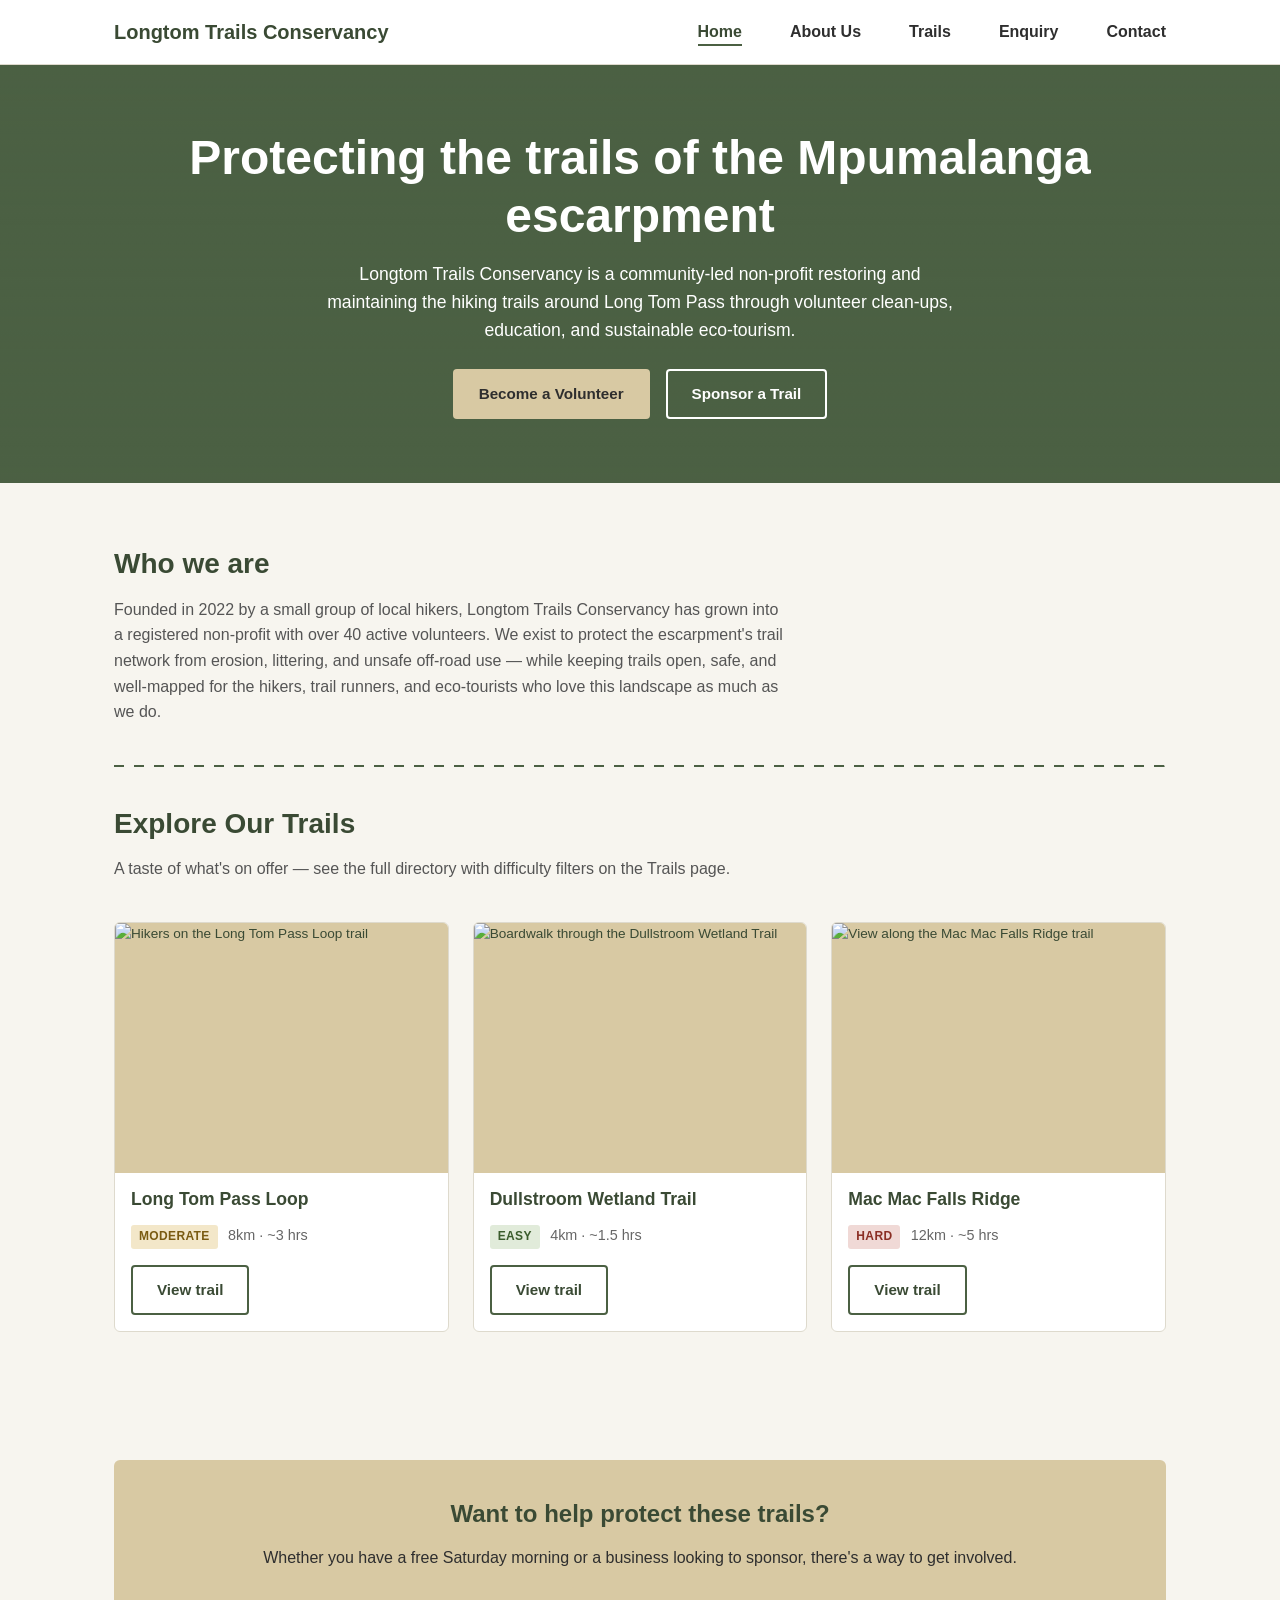
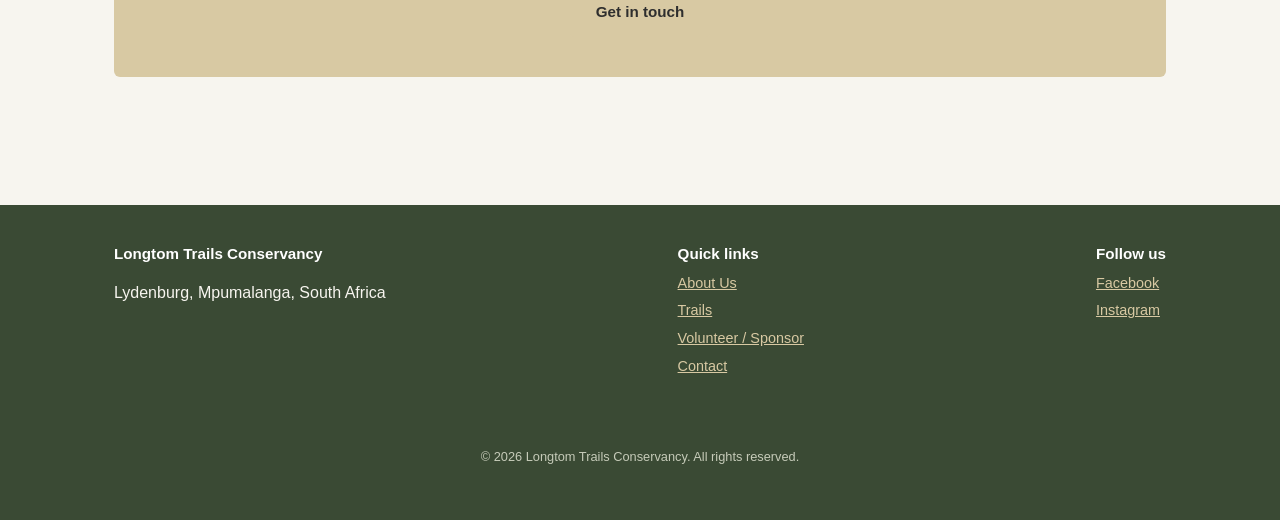
==== index.html @ c5e9e4dc "Add files via upload" ====
<!DOCTYPE html>
<html lang="en">
<head>
  <meta charset="UTF-8">
  <meta name="viewport" content="width=device-width, initial-scale=1.0">
  <title>Longtom Trails Conservancy | Protecting the Mpumalanga Escarpment</title>
  <meta name="description" content="Longtom Trails Conservancy protects and restores hiking trails on the Mpumalanga escarpment through community-led conservation and eco-tourism.">
  <link rel="stylesheet" href="styles.css">
</head>
<body>

  <header class="site-header">
    <div class="container">
      <a href="index.html" class="logo">Longtom Trails Conservancy</a>
      <button class="nav-toggle" aria-expanded="false" aria-controls="main-nav" aria-label="Toggle navigation menu">
        &#9776; Menu
      </button>
      <nav class="main-nav" id="main-nav">
        <ul>
          <li><a href="index.html" aria-current="page">Home</a></li>
          <li><a href="about.html">About Us</a></li>
          <li><a href="trails.html">Trails</a></li>
          <li><a href="enquiry.html">Enquiry</a></li>
          <li><a href="contact.html">Contact</a></li>
        </ul>
      </nav>
    </div>
  </header>
  <main>

    <section class="hero">
      <div class="container">
        <h1>Protecting the trails of the Mpumalanga escarpment</h1>
        <p>Longtom Trails Conservancy is a community-led non-profit restoring and maintaining
          the hiking trails around Long Tom Pass through volunteer clean-ups, education, and
          sustainable eco-tourism.</p>
        <div class="hero-ctas">
          <a href="enquiry.html" class="btn btn-primary">Become a Volunteer</a>
          <a href="enquiry.html" class="btn btn-outline">Sponsor a Trail</a>
        </div>
      </div>
    </section>

    <section class="section">
      <div class="container">
        <h2 class="section-title">Who we are</h2>
        <p class="section-intro">
          Founded in 2022 by a small group of local hikers, Longtom Trails Conservancy has grown
          into a registered non-profit with over 40 active volunteers. We exist to protect the
          escarpment's trail network from erosion, littering, and unsafe off-road use — while
          keeping trails open, safe, and well-mapped for the hikers, trail runners, and eco-tourists
          who love this landscape as much as we do.
        </p>

        <hr class="trail-divider" aria-hidden="true">

        <h2 class="section-title">Explore Our Trails</h2>
        <p class="section-intro">A taste of what's on offer — see the full directory with difficulty filters on the Trails page.</p>

        <div class="card-grid">
          <div class="card">
            <div class="card-image">
              <img src="images/trail-thumbnails/long-tom-pass-loop.jpg" alt="Hikers on the Long Tom Pass Loop trail" style="width:100%; height:100%; object-fit:cover;">
            </div>
            <div class="card-body">
              <h3>Long Tom Pass Loop</h3>
              <p class="trail-meta"><span class="difficulty difficulty-moderate">Moderate</span> 8km · ~3 hrs</p>
              <a href="trails.html" class="btn btn-outline-dark">View trail</a>
            </div>
          </div>

          <div class="card">
            <div class="card-image">
              <img src="images/trail-thumbnails/dullstroom-wetland.jpg" alt="Boardwalk through the Dullstroom Wetland Trail" style="width:100%; height:100%; object-fit:cover;">
            </div>
            <div class="card-body">
              <h3>Dullstroom Wetland Trail</h3>
              <p class="trail-meta"><span class="difficulty difficulty-easy">Easy</span> 4km · ~1.5 hrs</p>
              <a href="trails.html" class="btn btn-outline-dark">View trail</a>
            </div>
          </div>

          <div class="card">
            <div class="card-image">
              <img src="images/trail-thumbnails/mac-false-ridge.jpg" alt="View along the Mac Mac Falls Ridge trail" style="width:100%; height:100%; object-fit:cover;">
            </div>
            <div class="card-body">
              <h3>Mac Mac Falls Ridge</h3>
              <p class="trail-meta"><span class="difficulty difficulty-hard">Hard</span> 12km · ~5 hrs</p>
              <a href="trails.html" class="btn btn-outline-dark">View trail</a>
            </div>
          </div>
        </div>
      </div>
    </section>

    <section class="section">
      <div class="container">
        <div class="cta-banner">
          <h2>Want to help protect these trails?</h2>
          <p>Whether you have a free Saturday morning or a business looking to sponsor,
            there's a way to get involved.</p>
          <a href="enquiry.html" class="btn btn-primary">Get in touch</a>
        </div>
      </div>
    </section>

  </main>

  <footer class="site-footer">
    <div class="container">
      <div>
        <h4>Longtom Trails Conservancy</h4>
        <p>Lydenburg, Mpumalanga, South Africa</p>
      </div>
      <div>
        <h4>Quick links</h4>
        <ul>
          <li><a href="about.html">About Us</a></li>
          <li><a href="trails.html">Trails</a></li>
          <li><a href="enquiry.html">Volunteer / Sponsor</a></li>
          <li><a href="contact.html">Contact</a></li>
        </ul>
      </div>
      <div>
        <h4>Follow us</h4>
        <ul>
          <li><a href="https://www.facebook.com/longtomtrails" target="_blank" rel="noopener noreferrer">Facebook</a></li>
          <li><a href="https://www.instagram.com/longtomtrails" target="_blank" rel="noopener noreferrer">Instagram</a></li>
        </ul>
      </div>
      <p class="footer-bottom">&copy; 2026 Longtom Trails Conservancy. All rights reserved.</p>
    </div>
  </footer>

  <script src="js/script.js"></script>
</body>
</html>
---- styles.css ----
/* ==========================================================================
   Longtom Trails Conservancy — Stylesheet
   Colour palette and typography match the approved Website Project Proposal
   ========================================================================== */

:root {
  /* Colour palette (from Proposal 1, Section 5) */
  --moss-green: #4B6043;
  --moss-green-dark: #3A4A34;
  --charcoal: #2E2E2E;
  --warm-sand: #D8C9A3;
  --off-white: #F7F5EF;
  --white: #FFFFFF;
  --border-soft: #DEDACD;

  /* Typography */
  --font-heading: 'Montserrat', 'Segoe UI', sans-serif;
  --font-body: 'Source Sans 3', 'Segoe UI', sans-serif;

  /* Spacing scale */
  --space-1: 0.5rem;
  --space-2: 1rem;
  --space-3: 1.5rem;
  --space-4: 2.5rem;
  --space-5: 4rem;
}

/* Respect users who prefer reduced motion */
@media (prefers-reduced-motion: reduce) {
  * {
    animation-duration: 0.01ms !important;
    animation-iteration-count: 1 !important;
    transition-duration: 0.01ms !important;
  }
}

* {
  box-sizing: border-box;
}

body {
  margin: 0;
  font-family: var(--font-body);
  color: var(--charcoal);
  background-color: var(--off-white);
  line-height: 1.6;
}

h1, h2, h3, h4 {
  font-family: var(--font-heading);
  font-weight: 700;
  line-height: 1.2;
  color: var(--moss-green-dark);
  margin-top: 0;
}

a {
  color: var(--moss-green-dark);
}

img {
  max-width: 100%;
  display: block;
}

.container {
  max-width: 1100px;
  margin: 0 auto;
  padding: 0 var(--space-3);
}

/* Visible keyboard focus for accessibility */
a:focus-visible,
button:focus-visible,
input:focus-visible,
textarea:focus-visible,
select:focus-visible {
  outline: 3px solid var(--moss-green);
  outline-offset: 2px;
}

/* ==========================================================================
   Header and navigation
   ========================================================================== */

.site-header {
  background-color: var(--white);
  border-bottom: 1px solid var(--border-soft);
  position: sticky;
  top: 0;
  z-index: 10;
}

.site-header .container {
  display: flex;
  align-items: center;
  justify-content: space-between;
  padding-top: var(--space-2);
  padding-bottom: var(--space-2);
}

.logo {
  display: flex;
  align-items: center;
  gap: 0.5rem;
  font-family: var(--font-heading);
  font-weight: 700;
  font-size: 1.25rem;
  color: var(--moss-green-dark);
  text-decoration: none;
}

.nav-toggle {
  display: none;
  background: none;
  border: 2px solid var(--moss-green);
  border-radius: 4px;
  padding: 0.4rem 0.7rem;
  font-size: 1rem;
  cursor: pointer;
}

.main-nav ul {
  display: flex;
  gap: var(--space-3);
  list-style: none;
  margin: 0;
  padding: 0;
}

.main-nav li:not(:last-child) {
  margin-right: var(--space-3); /* fallback for browsers without flexbox gap support */
}

.main-nav a {
  text-decoration: none;
  font-weight: 600;
  color: var(--charcoal);
  padding: 0.25rem 0;
  border-bottom: 2px solid transparent;
}

.main-nav a:hover,
.main-nav a[aria-current="page"] {
  border-bottom-color: var(--moss-green);
  color: var(--moss-green-dark);
}

/* Mobile navigation */
@media (max-width: 720px) {
  .nav-toggle {
    display: inline-block;
  }

  .main-nav {
    display: none;
    width: 100%;
  }

  .main-nav.is-open {
    display: block;
  }

  .main-nav ul {
    flex-direction: column;
    gap: 0;
    padding-bottom: var(--space-2);
  }

  .main-nav li {
    border-top: 1px solid var(--border-soft);
  }

  .main-nav a {
    display: block;
    padding: var(--space-2) 0;
  }

  .site-header .container {
    flex-wrap: wrap;
  }
}

/* ==========================================================================
   Trail-path divider 
   ========================================================================== */

.trail-divider {
  border: none;
  height: 2px;
  margin: var(--space-4) 0;
  background-image: repeating-linear-gradient(
    to right,
    var(--moss-green) 0,
    var(--moss-green) 10px,
    transparent 10px,
    transparent 20px
  );
  position: relative;
}

.trail-divider::after {
  content: "●";
  position: absolute;
  right: 0;
  top: -10px;
  color: var(--moss-green);
  font-size: 0.9rem;
}

/* ==========================================================================
   Hero 
   ========================================================================== */

.hero {
  background: linear-gradient(180deg, rgba(75, 96, 67, 0.85), rgba(75, 96, 67, 0.6)),
              var(--moss-green);
  background-size: cover;
  background-position: center;
  color: var(--white);
  padding: var(--space-5) 0;
  text-align: center;
}

.hero h1 {
  color: var(--white);
  font-size: clamp(2rem, 5vw, 3rem);
  margin-bottom: var(--space-2);
}

.hero p {
  max-width: 40rem;
  margin: 0 auto var(--space-3);
  font-size: 1.1rem;
}

.hero-ctas {
  display: flex;
  gap: var(--space-2);
  justify-content: center;
  flex-wrap: wrap;
}

/* ==========================================================================
   Buttons
   ========================================================================== */

.btn {
  display: inline-block;
  font-family: var(--font-heading);
  font-weight: 600;
  text-decoration: none;
  padding: 0.7rem 1.5rem;
  border-radius: 4px;
  border: 2px solid transparent;
  cursor: pointer;
  font-size: 0.95rem;
}

.btn-primary {
  background-color: var(--warm-sand);
  color: var(--charcoal);
}

.btn-primary:hover {
  background-color: #C9B78C;
}

.btn-outline {
  background-color: transparent;
  color: var(--white);
  border-color: var(--white);
}

.btn-outline:hover {
  background-color: rgba(255, 255, 255, 0.15);
}

.btn-outline-dark {
  background-color: transparent;
  color: var(--moss-green-dark);
  border-color: var(--moss-green);
}

.btn-outline-dark:hover {
  background-color: rgba(75, 96, 67, 0.08);
}

/* ==========================================================================
   Section spacing
   ========================================================================== */

.section {
  padding: var(--space-5) 0;
}

.section-title {
  font-size: 1.75rem;
  margin-bottom: var(--space-1);
}

.section-intro {
  max-width: 42rem;
  color: #555;
  margin-bottom: var(--space-4);
}

/* ==========================================================================
   Card grid 
   ========================================================================== */

.card-grid {
  display: grid;
  grid-template-columns: repeat(auto-fit, minmax(260px, 1fr));
  gap: var(--space-3);
}

.card {
  background-color: var(--white);
  border: 1px solid var(--border-soft);
  border-radius: 6px;
  overflow: hidden;
}

.card-image {
  aspect-ratio: 4 / 3;
  background-color: var(--warm-sand);
  display: flex;
  align-items: center;
  justify-content: center;
  color: var(--moss-green-dark);
  font-size: 0.85rem;
}

.card-body {
  padding: var(--space-2);
}

.card-body h3 {
  margin-bottom: 0.25rem;
  font-size: 1.1rem;
}

.trail-meta {
  color: #666;
  font-size: 0.9rem;
  margin-bottom: var(--space-2);
}

.difficulty {
  display: inline-block;
  font-size: 0.75rem;
  font-weight: 700;
  text-transform: uppercase;
  letter-spacing: 0.03em;
  padding: 0.15rem 0.5rem;
  border-radius: 3px;
  margin-right: 0.4rem;
}

.difficulty-easy {
  background-color: #E1EBDA;
  color: #3A5C2C;
}

.difficulty-moderate {
  background-color: #F3E7C9;
  color: #7A5B12;
}

.difficulty-hard {
  background-color: #F0D9D6;
  color: #8A2E24;
}

/* ==========================================================================
   Filter controls (Trails page)
   ========================================================================== */

.filter-bar {
  display: flex;
  flex-wrap: wrap;
  align-items: center;
  gap: var(--space-1);
  margin-bottom: var(--space-4);
}

.filter-bar span {
  font-weight: 600;
  margin-right: 0.25rem;
}

.filter-btn {
  background-color: var(--white);
  border: 1px solid var(--moss-green);
  color: var(--moss-green-dark);
  border-radius: 20px;
  padding: 0.35rem 1rem;
  font-family: var(--font-body);
  font-size: 0.9rem;
  cursor: pointer;
}

.filter-btn.is-active,
.filter-btn:hover {
  background-color: var(--moss-green);
  color: var(--white);
}

/* ==========================================================================
   Forms (Enquiry and Contact pages)
   ========================================================================== */

.form-grid {
  display: grid;
  grid-template-columns: repeat(auto-fit, minmax(320px, 1fr));
  gap: var(--space-4);
}

fieldset {
  border: 1px solid var(--border-soft);
  border-radius: 6px;
  padding: var(--space-3);
  background-color: var(--white);
}

legend {
  font-family: var(--font-heading);
  font-weight: 700;
  color: var(--moss-green-dark);
  padding: 0 0.5rem;
}

label {
  display: block;
  font-weight: 600;
  margin-bottom: 0.3rem;
  margin-top: var(--space-2);
}

label:first-of-type {
  margin-top: 0;
}

input[type="text"],
input[type="email"],
input[type="tel"],
select,
textarea {
  width: 100%;
  padding: 0.6rem;
  border: 1px solid var(--border-soft);
  border-radius: 4px;
  font-family: var(--font-body);
  font-size: 1rem;
  background-color: var(--off-white);
}

textarea {
  resize: vertical;
  min-height: 100px;
}

.form-note {
  font-size: 0.85rem;
  color: #666;
  margin-top: 0.3rem;
}

.form-error {
  color: #8A2E24;
  font-size: 0.85rem;
  margin-top: 0.3rem;
  display: none;
}

.field-invalid .form-error {
  display: block;
}

.field-invalid input,
.field-invalid textarea,
.field-invalid select {
  border-color: #8A2E24;
}

/* ==========================================================================
   Maps (Contact page)
   ========================================================================== */

.map-grid {
  display: grid;
  grid-template-columns: repeat(auto-fit, minmax(300px, 1fr));
  gap: var(--space-3);
  margin-bottom: var(--space-4);
}

.map-card iframe {
  width: 100%;
  height: 260px;
  border: 0;
  border-radius: 6px;
}

.map-card h3 {
  font-size: 1rem;
  margin-bottom: 0.4rem;
}

/* ==========================================================================
   CTA banner
   ========================================================================== */

.cta-banner {
  background-color: var(--warm-sand);
  text-align: center;
  padding: var(--space-4) var(--space-3);
  border-radius: 6px;
}

.cta-banner h2 {
  margin-bottom: var(--space-2);
}

/* ==========================================================================
   Footer
   ========================================================================== */

.site-footer {
  background-color: var(--moss-green-dark);
  color: var(--off-white);
  padding: var(--space-4) 0;
  margin-top: var(--space-5);
}

.site-footer .container {
  display: flex;
  flex-wrap: wrap;
  justify-content: space-between;
  gap: var(--space-3);
}

.site-footer h4 {
  color: var(--white);
  font-size: 0.95rem;
  margin-bottom: var(--space-1);
}

.site-footer a {
  color: var(--warm-sand);
}

.site-footer ul {
  list-style: none;
  padding: 0;
  margin: 0;
}

.site-footer li {
  margin-bottom: 0.3rem;
  font-size: 0.9rem;
}

.footer-bottom {
  text-align: center;
  font-size: 0.8rem;
  color: #C6CBB9;
  margin-top: var(--space-4);
  width: 100%;
}
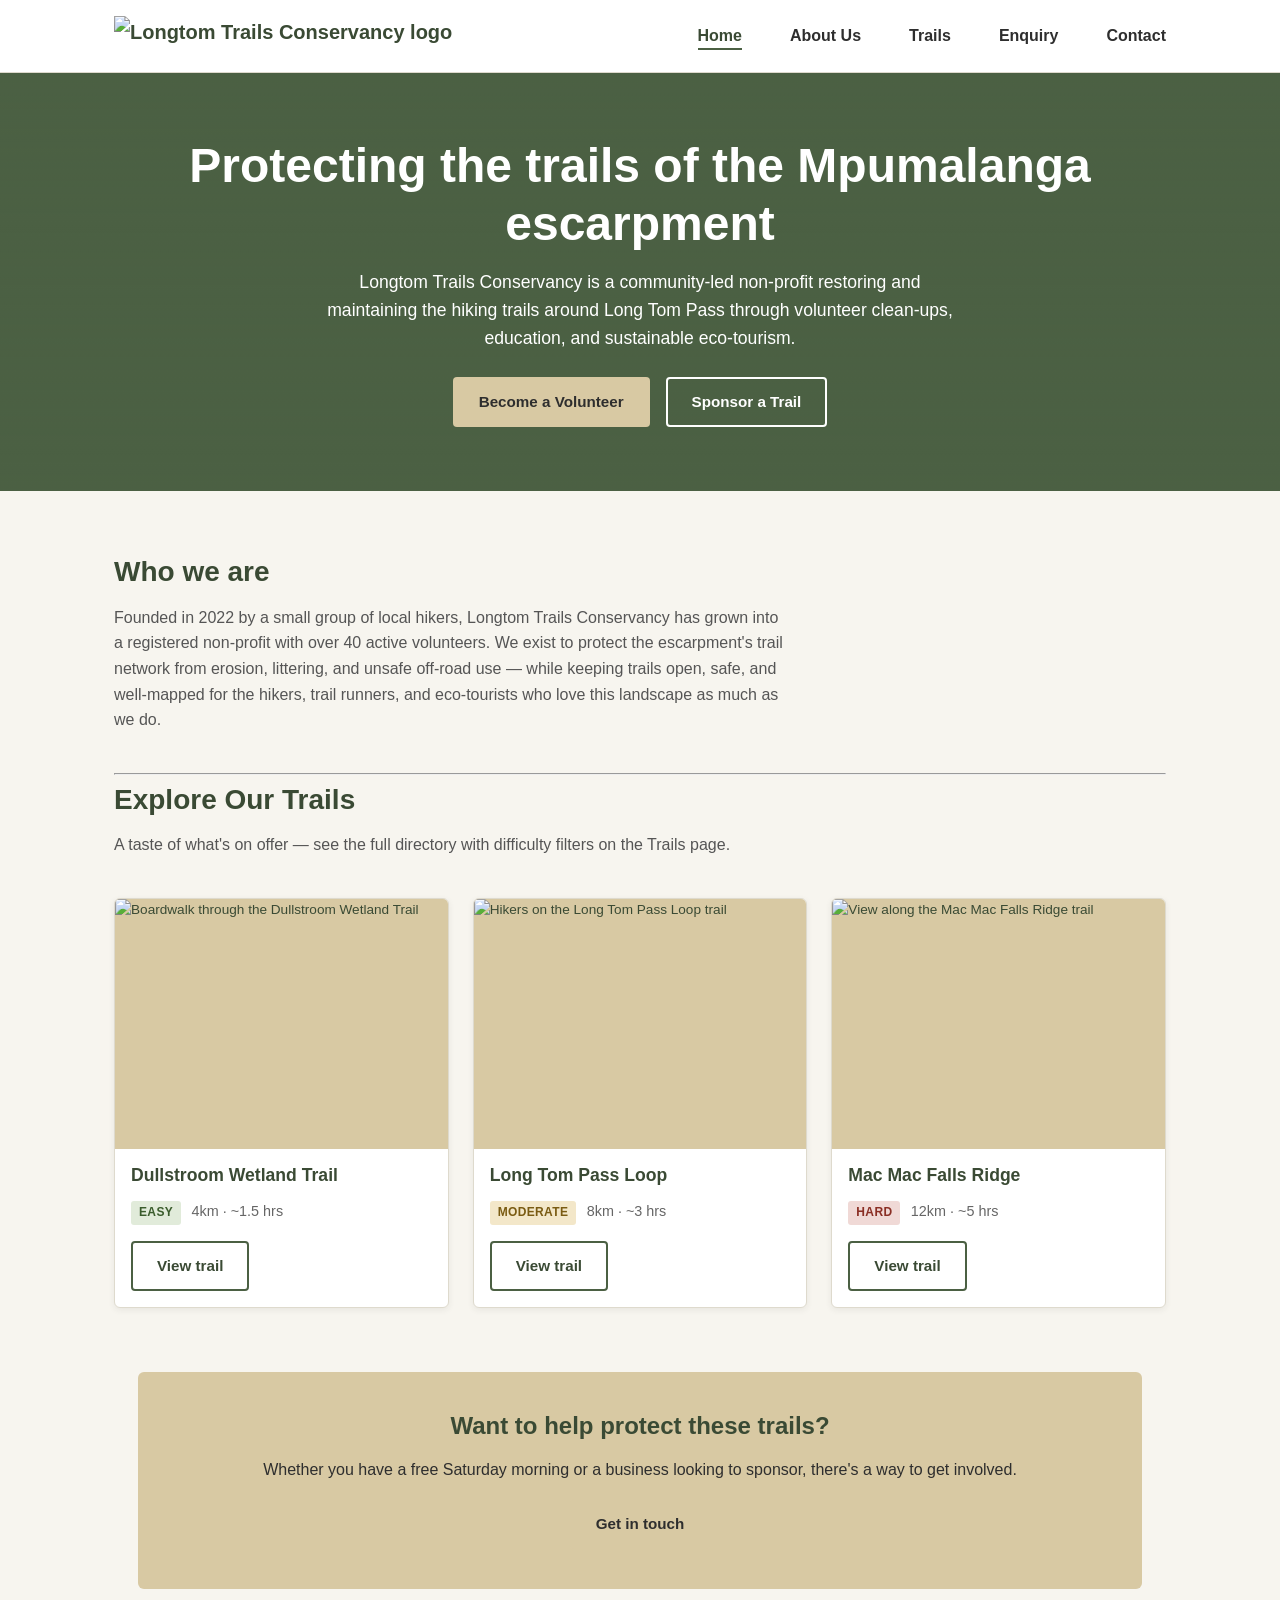
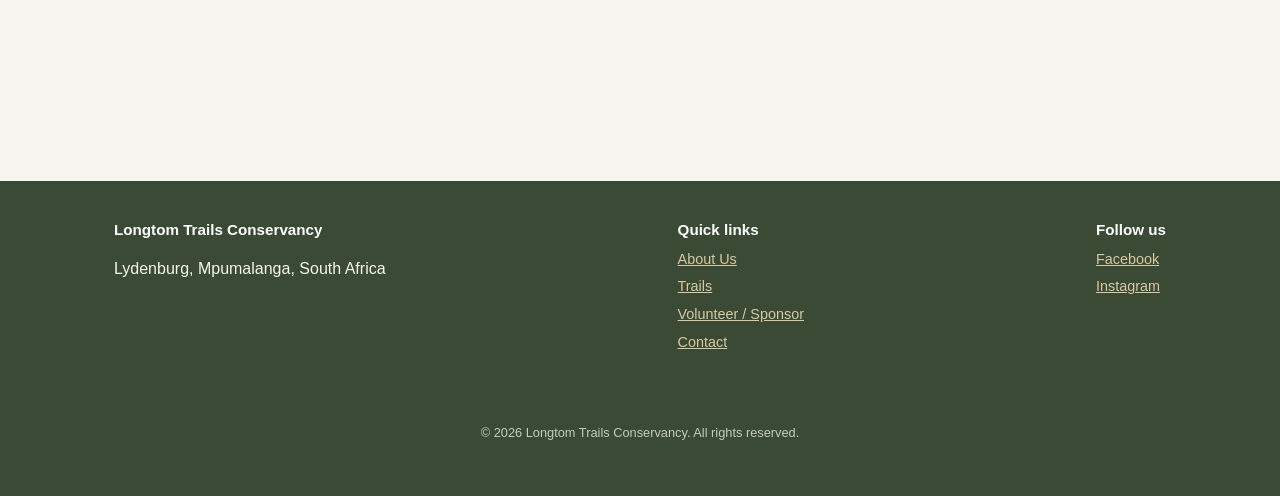
==== commit ca58f0d1: "Add files via upload Fixed Enquiry and Contact page styling, reorder trail cards, add logo." ====
--- a/index.html
+++ b/index.html
@@ -11,7 +11,9 @@
 
   <header class="site-header">
     <div class="container">
-      <a href="index.html" class="logo">Longtom Trails Conservancy</a>
+<a href="index.html" class="logo">
+  <img src="images/logo.png" alt="Longtom Trails Conservancy logo" style="height: 40px;">
+</a>
       <button class="nav-toggle" aria-expanded="false" aria-controls="main-nav" aria-label="Toggle navigation menu">
         &#9776; Menu
       </button>
@@ -56,44 +58,40 @@
 
         <h2 class="section-title">Explore Our Trails</h2>
         <p class="section-intro">A taste of what's on offer — see the full directory with difficulty filters on the Trails page.</p>
+<div class="card-grid">
+  <div class="card">
+    <div class="card-image">
+      <img src="images/trail-thumbnails/dullstroom-wetland.jpg" alt="Boardwalk through the Dullstroom Wetland Trail" style="width:100%; height:100%; object-fit:cover;">
+    </div>
+    <div class="card-body">
+      <h3>Dullstroom Wetland Trail</h3>
+      <p class="trail-meta"><span class="difficulty difficulty-easy">Easy</span> 4km · ~1.5 hrs</p>
+      <a href="trails.html" class="btn btn-outline-dark">View trail</a>
+    </div>
+  </div>
 
-        <div class="card-grid">
-          <div class="card">
-            <div class="card-image">
-              <img src="images/trail-thumbnails/long-tom-pass-loop.jpg" alt="Hikers on the Long Tom Pass Loop trail" style="width:100%; height:100%; object-fit:cover;">
-            </div>
-            <div class="card-body">
-              <h3>Long Tom Pass Loop</h3>
-              <p class="trail-meta"><span class="difficulty difficulty-moderate">Moderate</span> 8km · ~3 hrs</p>
-              <a href="trails.html" class="btn btn-outline-dark">View trail</a>
-            </div>
-          </div>
+  <div class="card">
+    <div class="card-image">
+      <img src="images/trail-thumbnails/long-tom-pass-loop.jpg" alt="Hikers on the Long Tom Pass Loop trail" style="width:100%; height:100%; object-fit:cover;">
+    </div>
+    <div class="card-body">
+      <h3>Long Tom Pass Loop</h3>
+      <p class="trail-meta"><span class="difficulty difficulty-moderate">Moderate</span> 8km · ~3 hrs</p>
+      <a href="trails.html" class="btn btn-outline-dark">View trail</a>
+    </div>
+  </div>
 
-          <div class="card">
-            <div class="card-image">
-              <img src="images/trail-thumbnails/dullstroom-wetland.jpg" alt="Boardwalk through the Dullstroom Wetland Trail" style="width:100%; height:100%; object-fit:cover;">
-            </div>
-            <div class="card-body">
-              <h3>Dullstroom Wetland Trail</h3>
-              <p class="trail-meta"><span class="difficulty difficulty-easy">Easy</span> 4km · ~1.5 hrs</p>
-              <a href="trails.html" class="btn btn-outline-dark">View trail</a>
-            </div>
-          </div>
-
-          <div class="card">
-            <div class="card-image">
-              <img src="images/trail-thumbnails/mac-false-ridge.jpg" alt="View along the Mac Mac Falls Ridge trail" style="width:100%; height:100%; object-fit:cover;">
-            </div>
-            <div class="card-body">
-              <h3>Mac Mac Falls Ridge</h3>
-              <p class="trail-meta"><span class="difficulty difficulty-hard">Hard</span> 12km · ~5 hrs</p>
-              <a href="trails.html" class="btn btn-outline-dark">View trail</a>
-            </div>
-          </div>
-        </div>
-      </div>
-    </section>
-
+  <div class="card">
+    <div class="card-image">
+      <img src="images/trail-thumbnails/mac-false-ridge.jpg" alt="View along the Mac Mac Falls Ridge trail" style="width:100%; height:100%; object-fit:cover;">
+    </div>
+    <div class="card-body">
+      <h3>Mac Mac Falls Ridge</h3>
+      <p class="trail-meta"><span class="difficulty difficulty-hard">Hard</span> 12km · ~5 hrs</p>
+      <a href="trails.html" class="btn btn-outline-dark">View trail</a>
+    </div>
+  </div>
+</div>
     <section class="section">
       <div class="container">
         <div class="cta-banner">
--- a/styles.css
+++ b/styles.css
@@ -4,7 +4,12 @@
    ========================================================================== */
 
 :root {
-  /* Colour palette (from Proposal 1, Section 5) */
+  /* CSS custom properties (variables) defined once here and reused
+     throughout the stylesheet with var(--name). This means the whole
+     site's colour scheme or spacing can be changed by editing one
+     value here, instead of hunting through every rule.
+     Colour palette matches Proposal 1, Section 5 (moss green, charcoal,
+     warm sand) so the built site stays consistent with what was approved. */
   --moss-green: #4B6043;
   --moss-green-dark: #3A4A34;
   --charcoal: #2E2E2E;
@@ -147,6 +152,30 @@
 }
 
 /* Mobile navigation */
+/* ==========================================================================
+   Tablet breakpoint
+   Adjusts spacing and font sizes for medium screens (tablets),
+   before the site switches to the mobile layout below.
+   ========================================================================== */
+
+@media (max-width: 1024px) {
+  .container {
+    padding: 0 var(--space-2);
+  }
+
+  .hero {
+    padding: var(--space-4) 0;
+  }
+
+  .card-grid {
+    grid-template-columns: repeat(auto-fit, minmax(220px, 1fr));
+  }
+}
+/* Mobile navigation breakpoint.
+   Below 720px wide (phones), the horizontal nav links are hidden and
+   replaced with the "☰ Menu" toggle button defined in .nav-toggle above.
+   JavaScript in script.js listens for a click on that button and adds
+   the .is-open class below to reveal the menu. */
 @media (max-width: 720px) {
   .nav-toggle {
     display: inline-block;
@@ -182,8 +211,13 @@
 }
 
 /* ==========================================================================
-   Trail-path divider 
-   ========================================================================== */
+   Trail-path divider — signature element.
+
+   Uses a repeating-linear-gradient to draw evenly spaced dashes (like a
+   dashed trail line on a map), with a circle (::after) placed at one end
+   to look like a trail marker. Used instead of a plain <hr> between
+   major page sections to reinforce the hiking/trail visual theme.
+
 
 .trail-divider {
   border: none;
@@ -266,6 +300,11 @@
   background-color: #C9B78C;
 }
 
+.btn-primary:active {
+  background-color: #B8A87A;
+  transform: translateY(1px);
+}
+
 .btn-outline {
   background-color: transparent;
   color: var(--white);
@@ -320,6 +359,13 @@
   border: 1px solid var(--border-soft);
   border-radius: 6px;
   overflow: hidden;
+  box-shadow: 0 2px 6px rgba(46, 46, 46, 0.08);
+  transition: transform 0.15s ease, box-shadow 0.15s ease;
+}
+
+.card:hover {
+  transform: translateY(-3px);
+  box-shadow: 0 6px 14px rgba(46, 46, 46, 0.12);
 }
 
 .card-image {
@@ -374,7 +420,12 @@
 }
 
 /* ==========================================================================
-   Filter controls (Trails page)
+   Filter controls (Trails page).
+   These buttons don't filter anything by themselves — script.js reads
+   each button's data-filter attribute on click, then shows or hides the
+   trail cards below based on their matching data-difficulty attribute.
+   The .is-active class here only changes the button's own appearance
+   to show which filter is currently selected.
    ========================================================================== */
 
 .filter-bar {
@@ -408,9 +459,12 @@
 }
 
 /* ==========================================================================
-   Forms (Enquiry and Contact pages)
-   ========================================================================== */
-
+   Forms (Enquiry and Contact pages).
+   Styles the two forms on enquiry.html and the one on contact.html.
+   The .field-invalid and .form-error rules below only take effect when
+   script.js adds the .field-invalid class to a field that failed
+   validation (e.g. was left empty) — see the JS validation comments.
+   ========================================================================== */
 .form-grid {
   display: grid;
   grid-template-columns: repeat(auto-fit, minmax(320px, 1fr));
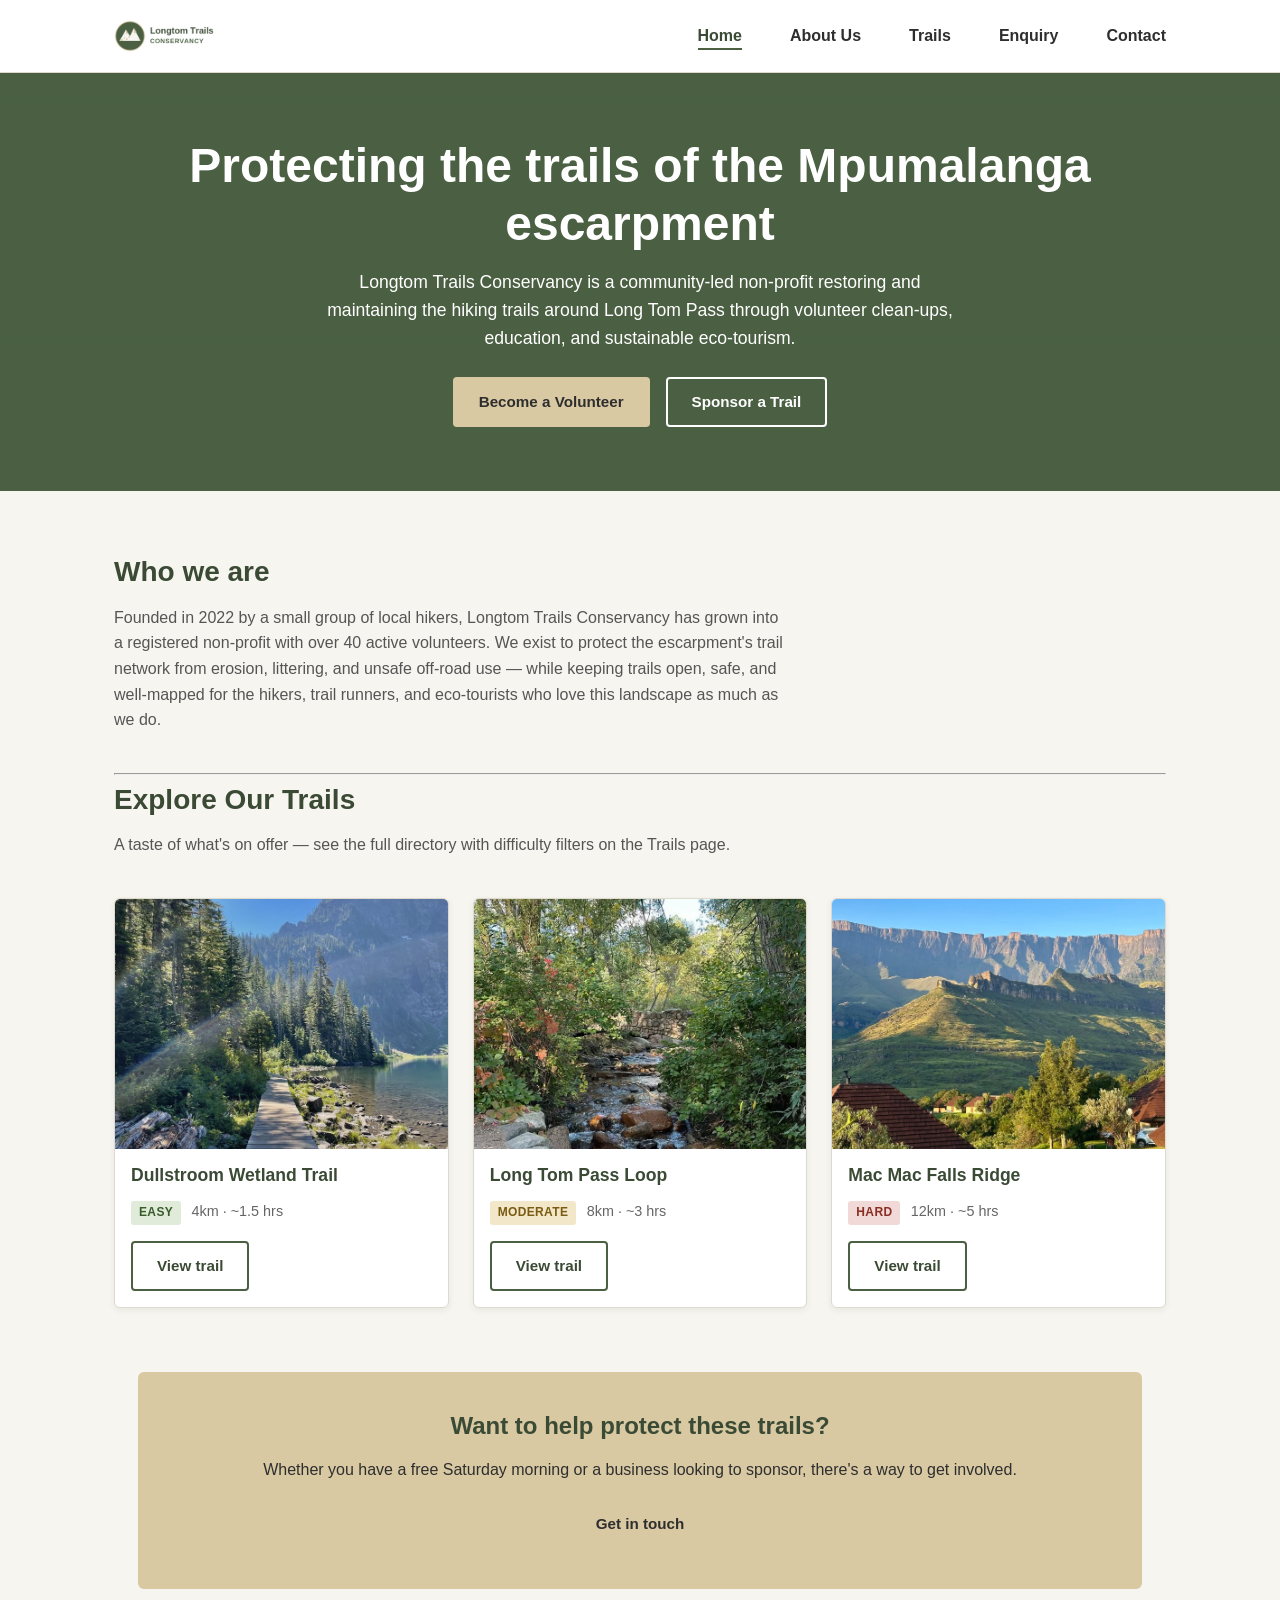
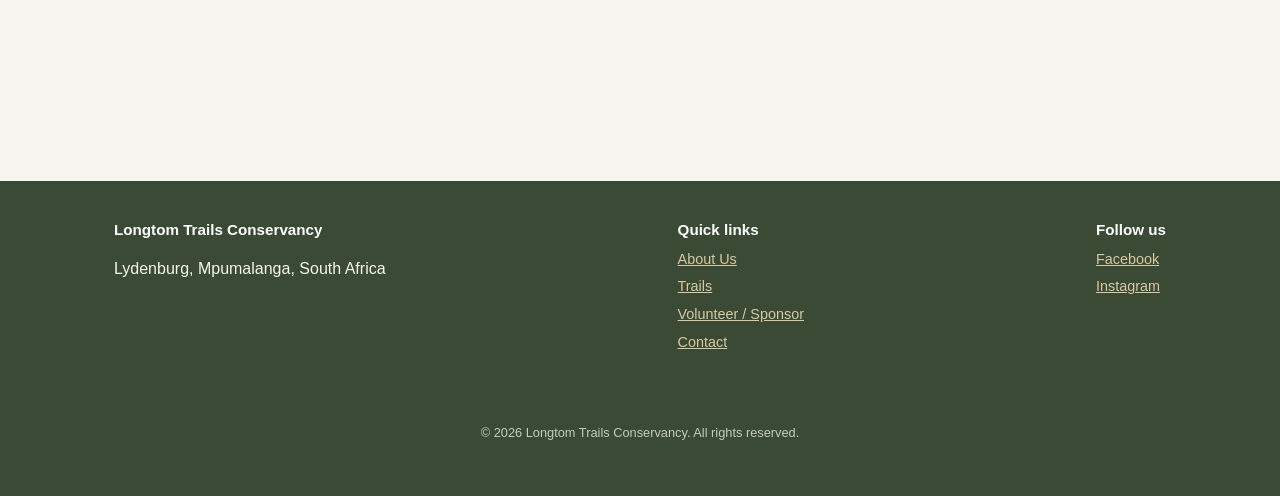
==== commit f7580a14: "Add SEO tags, canonical URL and structured data to homepage New keyword-focused title and meta descr" ====
--- a/index.html
+++ b/index.html
@@ -1,11 +1,109 @@
 <!DOCTYPE html>
-<html lang="en">
+<html lang="en-ZA">
 <head>
   <meta charset="UTF-8">
   <meta name="viewport" content="width=device-width, initial-scale=1.0">
-  <title>Longtom Trails Conservancy | Protecting the Mpumalanga Escarpment</title>
-  <meta name="description" content="Longtom Trails Conservancy protects and restores hiking trails on the Mpumalanga escarpment through community-led conservation and eco-tourism.">
+  <title>Longtom Trails Conservancy | Mpumalanga Hiking Trails</title>
+  <meta name="description" content="Community-led non-profit protecting and restoring hiking trails on the Mpumalanga escarpment near Lydenburg and Dullstroom. Volunteer or sponsor a trail.">
+  <meta name="robots" content="index, follow">
+  <meta name="theme-color" content="#4B6043">
+  <link rel="canonical" href="https://longtomtrails.netlify.app/">
+
+  <!-- Icons shown in browser tabs -->
+  <link rel="icon" href="favicon.svg" type="image/svg+xml">
+  <link rel="icon" href="favicon-192.png" type="image/png" sizes="192x192">
+
+  <!-- Open Graph and Twitter tags: the title, description and picture shown when the page is shared -->
+  <meta property="og:type" content="website">
+  <meta property="og:site_name" content="Longtom Trails Conservancy">
+  <meta property="og:locale" content="en_ZA">
+  <meta property="og:title" content="Longtom Trails Conservancy | Mpumalanga Hiking Trails">
+  <meta property="og:description" content="Community-led non-profit protecting and restoring hiking trails on the Mpumalanga escarpment near Lydenburg and Dullstroom. Volunteer or sponsor a trail.">
+  <meta property="og:url" content="https://longtomtrails.netlify.app/">
+  <meta property="og:image" content="https://longtomtrails.netlify.app/images/og-image.png">
+  <meta property="og:image:alt" content="Longtom Trails Conservancy: protecting the hiking trails of the Mpumalanga escarpment">
+  <meta name="twitter:card" content="summary_large_image">
+
   <link rel="stylesheet" href="styles.css">
+
+  <!-- Structured data (JSON-LD): tells search engines exactly what this page is about -->
+  <script type="application/ld+json">
+  {
+    "@context": "https://schema.org",
+    "@type": "NGO",
+    "name": "Longtom Trails Conservancy",
+    "url": "https://longtomtrails.netlify.app/",
+    "logo": "https://longtomtrails.netlify.app/images/logo.png",
+    "image": "https://longtomtrails.netlify.app/images/og-image.png",
+    "description": "A community-led non-profit that protects and restores hiking trails on the Mpumalanga escarpment through volunteer clean-ups, education and sustainable eco-tourism.",
+    "foundingDate": "2022",
+    "email": "info@longtomtrails.org.za",
+    "areaServed": "Mpumalanga, South Africa",
+    "address": {
+      "@type": "PostalAddress",
+      "streetAddress": "12 Voortrekker Street",
+      "addressLocality": "Lydenburg",
+      "addressRegion": "Mpumalanga",
+      "addressCountry": "ZA"
+    },
+    "location": [
+      {
+        "@type": "Place",
+        "name": "Lydenburg Trailhead Office",
+        "address": {
+          "@type": "PostalAddress",
+          "streetAddress": "12 Voortrekker Street",
+          "addressLocality": "Lydenburg",
+          "addressRegion": "Mpumalanga",
+          "addressCountry": "ZA"
+        },
+        "geo": {
+          "@type": "GeoCoordinates",
+          "latitude": -25.1,
+          "longitude": 30.45
+        },
+        "openingHoursSpecification": {
+          "@type": "OpeningHoursSpecification",
+          "dayOfWeek": [
+            "Monday",
+            "Tuesday",
+            "Wednesday",
+            "Thursday",
+            "Friday"
+          ],
+          "opens": "08:00",
+          "closes": "16:00"
+        }
+      },
+      {
+        "@type": "Place",
+        "name": "Dullstroom Satellite Point",
+        "address": {
+          "@type": "PostalAddress",
+          "streetAddress": "Huguenot Street",
+          "addressLocality": "Dullstroom",
+          "addressRegion": "Mpumalanga",
+          "addressCountry": "ZA"
+        },
+        "geo": {
+          "@type": "GeoCoordinates",
+          "latitude": -25.4167,
+          "longitude": 30.1
+        },
+        "openingHoursSpecification": {
+          "@type": "OpeningHoursSpecification",
+          "dayOfWeek": "Saturday",
+          "opens": "09:00",
+          "closes": "13:00"
+        }
+      }
+    ],
+    "sameAs": [
+      "https://www.facebook.com/longtomtrails",
+      "https://www.instagram.com/longtomtrails"
+    ]
+  }
+  </script>
 </head>
 <body>
 
